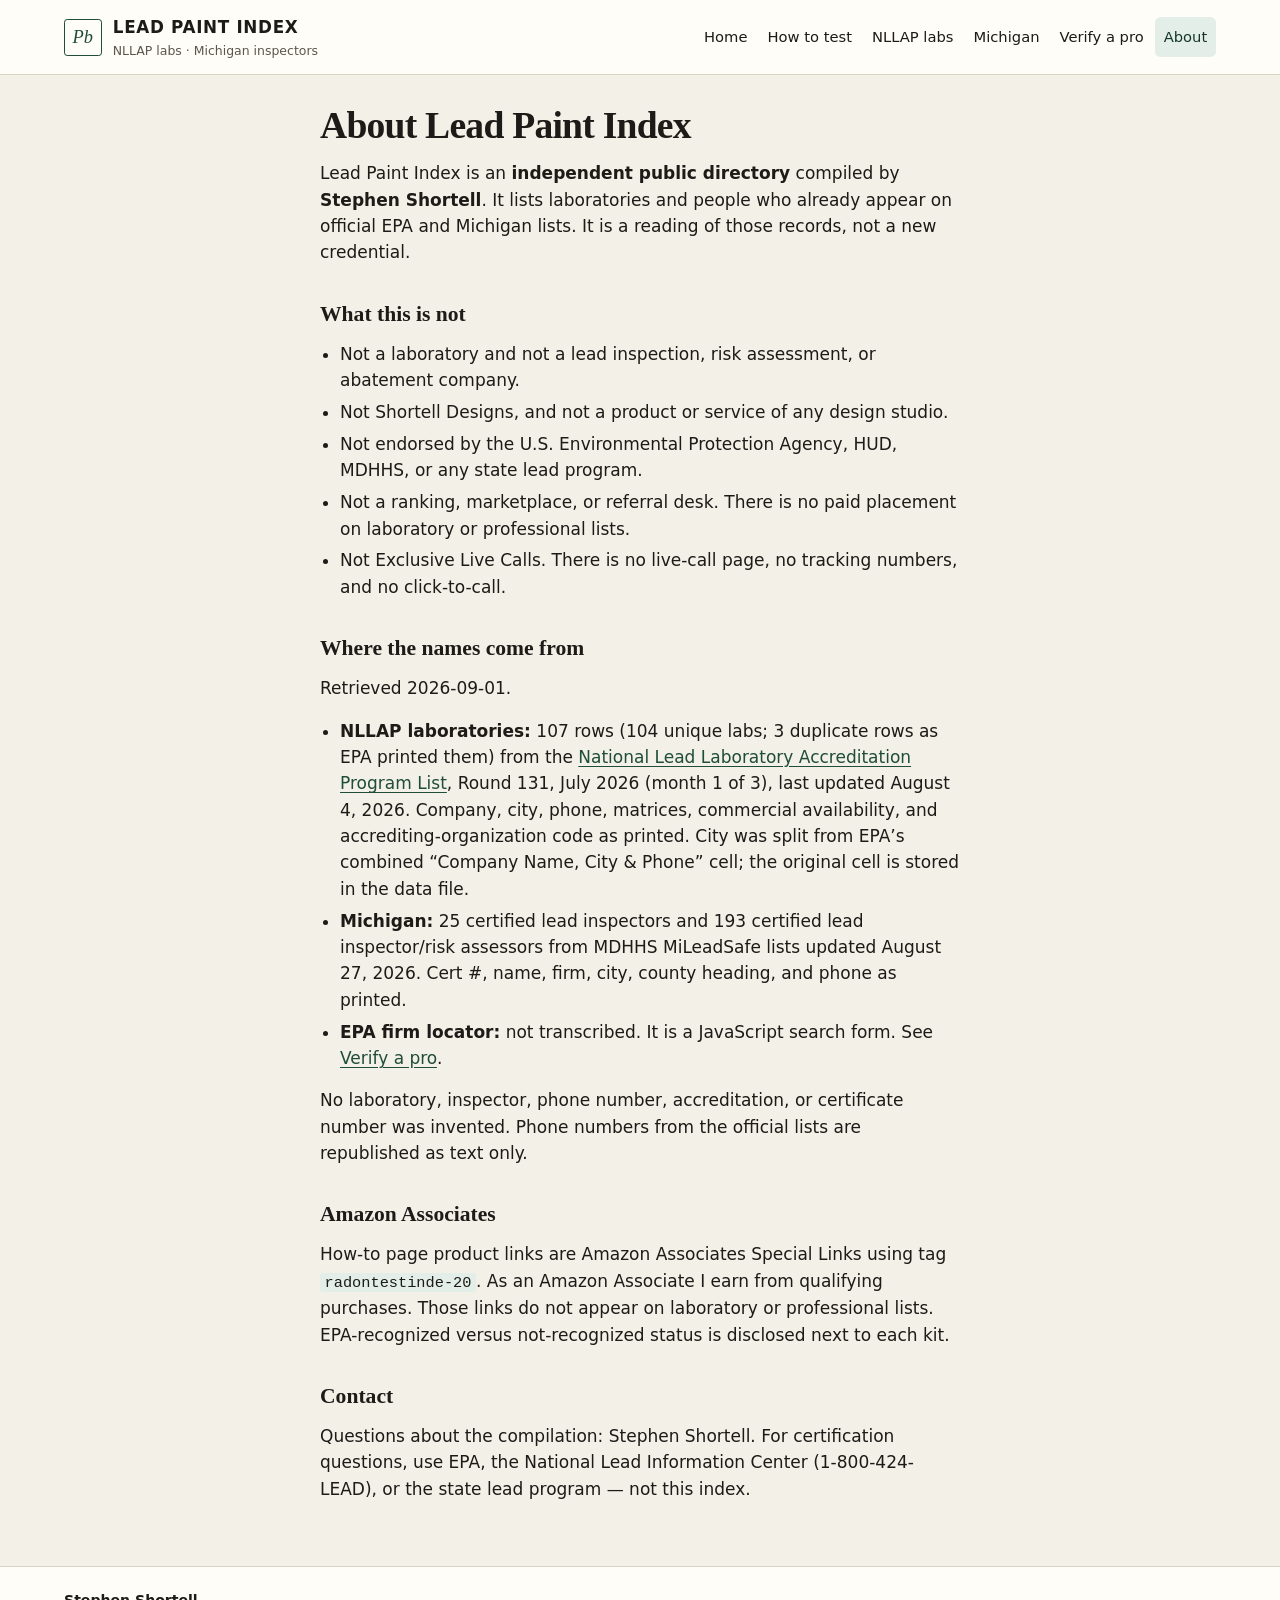
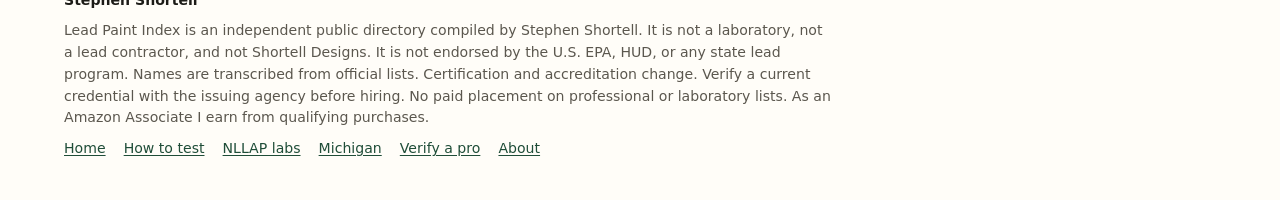
==== about.html @ 7f3e9b02 "Stand up Lead Paint Index as a public NLLAP and Michigan directory. Transcribe EPA Round 131 labs an" ====
<!DOCTYPE html>
<html lang="en">
<head>
  <meta charset="utf-8">
  <meta name="viewport" content="width=device-width, initial-scale=1">
  <title>About — Lead Paint Index</title>
  <meta name="description" content="Independent lead-paint directory compiled by Stephen Shortell. Not a lab, not EPA-endorsed. Verify credentials with EPA or the state program.">
  <link rel="stylesheet" href="css/style.css">
</head>
<body>
  <a class="skip" href="#main">Skip to content</a>
  <header class="site-header">
    <div class="header-inner">
      <a class="brand" href="index.html">
        <span class="brand-mark" aria-hidden="true">Pb</span>
        <span class="brand-text">
          <span class="brand-name">Lead Paint Index</span>
          <span class="brand-sub">NLLAP labs · Michigan inspectors</span>
        </span>
      </a>
      <nav aria-label="Primary">
        <a href="index.html">Home</a>
        <a href="how-to.html">How to test</a>
        <a href="labs.html">NLLAP labs</a>
        <a href="michigan.html">Michigan</a>
        <a href="verify.html">Verify a pro</a>
        <a href="about.html" aria-current="page">About</a>
      </nav>
    </div>
  </header>
  <main id="main">
    <article class="wrap-prose prose">

      <h1>About Lead Paint Index</h1>
      <p>Lead Paint Index is an <strong>independent public directory</strong> compiled by <strong>Stephen Shortell</strong>. It lists laboratories and people who already appear on official EPA and Michigan lists. It is a reading of those records, not a new credential.</p>
      <h2>What this is not</h2>
      <ul>
        <li>Not a laboratory and not a lead inspection, risk assessment, or abatement company.</li>
        <li>Not Shortell Designs, and not a product or service of any design studio.</li>
        <li>Not endorsed by the U.S. Environmental Protection Agency, HUD, MDHHS, or any state lead program.</li>
        <li>Not a ranking, marketplace, or referral desk. There is no paid placement on laboratory or professional lists.</li>
        <li>Not Exclusive Live Calls. There is no live-call page, no tracking numbers, and no click-to-call.</li>
      </ul>
      <h2>Where the names come from</h2>
      <p>Retrieved 2026-09-01.</p>
      <ul>
        <li><strong>NLLAP laboratories:</strong> 107 rows (104 unique labs; 3 duplicate rows as EPA printed them) from the <a href="https://www.epa.gov/lead/national-lead-laboratory-accreditation-program-list">National Lead Laboratory Accreditation Program List</a>, Round 131, July 2026 (month 1 of 3), last updated August 4, 2026. Company, city, phone, matrices, commercial availability, and accrediting-organization code as printed. City was split from EPA’s combined “Company Name, City &amp; Phone” cell; the original cell is stored in the data file.</li>
        <li><strong>Michigan:</strong> 25 certified lead inspectors and 193 certified lead inspector/risk assessors from MDHHS MiLeadSafe lists updated August 27, 2026. Cert #, name, firm, city, county heading, and phone as printed.</li>
        <li><strong>EPA firm locator:</strong> not transcribed. It is a JavaScript search form. See <a href="verify.html">Verify a pro</a>.</li>
      </ul>
      <p>No laboratory, inspector, phone number, accreditation, or certificate number was invented. Phone numbers from the official lists are republished as text only.</p>
      <h2>Amazon Associates</h2>
      <p>How-to page product links are Amazon Associates Special Links using tag <code>radontestinde-20</code>. As an Amazon Associate I earn from qualifying purchases. Those links do not appear on laboratory or professional lists. EPA-recognized versus not-recognized status is disclosed next to each kit.</p>
      <h2>Contact</h2>
      <p>Questions about the compilation: Stephen Shortell. For certification questions, use EPA, the National Lead Information Center (1-800-424-LEAD), or the state lead program — not this index.</p>

    </article>
  </main>
  <footer class="site-footer">
    <div class="wrap">
      <p class="byline">Stephen Shortell</p>
      <p>Lead Paint Index is an independent public directory compiled by Stephen Shortell. It is not a laboratory, not a lead contractor, and not Shortell Designs. It is not endorsed by the U.S. EPA, HUD, or any state lead program. Names are transcribed from official lists. Certification and accreditation change. Verify a current credential with the issuing agency before hiring. No paid placement on professional or laboratory lists. As an Amazon Associate I earn from qualifying purchases.</p>
      <p class="foot-nav"><a href="index.html">Home</a> <a href="how-to.html">How to test</a> <a href="labs.html">NLLAP labs</a> <a href="michigan.html">Michigan</a> <a href="verify.html">Verify a pro</a> <a href="about.html">About</a></p>
    </div>
  </footer>
</body>
</html>
---- css/style.css ----
/* Lead Paint Index — same visual language as Radon Test Index; mobile-first, calm, no tracking, no cookie wall */
:root {
  --bg: #f3f0e8;
  --bg-2: #fffdf8;
  --ink: #1c1b17;
  --muted: #5b574e;
  --line: #d9d3c6;
  --pine: #1f4d38;
  --pine-2: #163628;
  --sage: #e4eee8;
  --violet: #ece8f5;
  --violet-ink: #3a3160;
  --sand: #f3ead4;
  --sand-ink: #5a4718;
  --note: #f6efe0;
  --note-edge: #8a6d32;
  --focus: #1f4d38;
  --max: 72rem;
  --prose: 40rem;
  --radius: 0.35rem;
}

*,
*::before,
*::after {
  box-sizing: border-box;
}

html {
  scroll-behavior: smooth;
}

body {
  margin: 0;
  color: var(--ink);
  background: var(--bg);
  font-family: "Source Sans 3", "Segoe UI", system-ui, -apple-system, sans-serif;
  font-size: 1.0625rem;
  line-height: 1.55;
}

.skip {
  position: absolute;
  left: 0.75rem;
  top: -3rem;
  background: var(--pine);
  color: #fff;
  padding: 0.4rem 0.7rem;
  z-index: 20;
}
.skip:focus {
  top: 0.75rem;
}

a {
  color: var(--pine);
  text-underline-offset: 0.15em;
}
a:hover {
  color: var(--pine-2);
}
a:focus-visible,
button:focus-visible,
input:focus-visible {
  outline: 2px solid var(--focus);
  outline-offset: 2px;
}

.wrap {
  width: min(100% - 2rem, var(--max));
  margin-inline: auto;
}
.wrap-prose {
  width: min(100% - 2rem, var(--prose));
  margin-inline: auto;
}

/* Header */
.site-header {
  border-bottom: 1px solid var(--line);
  background: var(--bg-2);
}
.header-inner {
  width: min(100% - 2rem, var(--max));
  margin-inline: auto;
  padding: 0.9rem 0 0.85rem;
  display: flex;
  flex-wrap: wrap;
  gap: 0.75rem 1.5rem;
  align-items: center;
  justify-content: space-between;
}
.brand {
  display: flex;
  gap: 0.7rem;
  align-items: center;
  text-decoration: none;
  color: inherit;
}
.brand-mark {
  flex: none;
  width: 2.35rem;
  height: 2.35rem;
  display: grid;
  place-items: center;
  border: 1.5px solid var(--pine);
  border-radius: 0.2rem;
  color: var(--pine);
  font-family: Georgia, "Iowan Old Style", "Palatino Linotype", serif;
  font-style: italic;
  font-size: 1.15rem;
  line-height: 1;
}
.brand-text {
  display: flex;
  flex-direction: column;
  gap: 0.05rem;
}
.brand-name {
  font-weight: 700;
  letter-spacing: 0.04em;
  font-size: 1.05rem;
  text-transform: uppercase;
}
.brand-sub {
  font-size: 0.78rem;
  color: var(--muted);
}

nav {
  display: flex;
  flex-wrap: wrap;
  gap: 0.15rem 0.15rem;
}
nav a {
  text-decoration: none;
  color: var(--ink);
  padding: 0.3rem 0.55rem;
  border-radius: var(--radius);
  font-size: 0.92rem;
}
nav a:hover,
nav a[aria-current="page"] {
  background: var(--sage);
  color: var(--pine-2);
}

/* Main */
main {
  padding: 1.75rem 0 3rem;
}
h1 {
  font-family: Georgia, "Iowan Old Style", Palatino, serif;
  font-weight: 600;
  font-size: clamp(1.7rem, 3.5vw, 2.35rem);
  line-height: 1.2;
  margin: 0 0 0.6rem;
  letter-spacing: -0.02em;
}
h2 {
  font-family: Georgia, "Iowan Old Style", Palatino, serif;
  font-weight: 600;
  font-size: 1.35rem;
  margin: 2rem 0 0.6rem;
}
h3 {
  font-size: 1.05rem;
  margin: 1.4rem 0 0.4rem;
}
p {
  margin: 0 0 1rem;
}
.lede {
  font-size: 1.12rem;
  color: var(--muted);
  max-width: 40rem;
}

/* Home cards */
.grid {
  display: grid;
  gap: 1rem;
  margin: 1.5rem 0;
}
@media (min-width: 640px) {
  .grid.states {
    grid-template-columns: repeat(2, 1fr);
  }
  .grid.two {
    grid-template-columns: 1fr 1fr;
  }
}
@media (min-width: 960px) {
  .grid.states {
    grid-template-columns: repeat(4, 1fr);
  }
}
.card {
  background: var(--bg-2);
  border: 1px solid var(--line);
  border-radius: 0.5rem;
  padding: 1.1rem 1.15rem 1.2rem;
  text-decoration: none;
  color: inherit;
  display: block;
}
a.card:hover {
  border-color: var(--pine);
}
.card h2,
.card h3 {
  margin-top: 0;
}
.stat {
  font-variant-numeric: tabular-nums;
  font-size: 2rem;
  font-weight: 600;
  color: var(--pine);
  line-height: 1.1;
  margin: 0.2rem 0 0.35rem;
}
.stat small {
  display: block;
  font-size: 0.85rem;
  font-weight: 500;
  color: var(--muted);
  margin-top: 0.25rem;
}
.kicker {
  font-size: 0.75rem;
  letter-spacing: 0.08em;
  text-transform: uppercase;
  color: var(--muted);
  font-weight: 600;
}

/* Notes / callouts */
.note {
  background: var(--note);
  border-left: 3px solid var(--note-edge);
  padding: 0.85rem 1rem;
  margin: 1.1rem 0 1.4rem;
  border-radius: 0 0.35rem 0.35rem 0;
}
.note p:last-child {
  margin-bottom: 0;
}

ul.plain,
ol.plain {
  padding-left: 1.2rem;
}
.meta {
  color: var(--muted);
  font-size: 0.92rem;
}

/* Filters */
.filters {
  display: flex;
  flex-wrap: wrap;
  gap: 0.65rem 1rem;
  align-items: end;
  margin: 1rem 0 1.1rem;
  padding: 0.85rem 0;
  border-top: 1px solid var(--line);
  border-bottom: 1px solid var(--line);
  position: sticky;
  top: 0;
  background: var(--bg);
  z-index: 5;
}
.filters label.field {
  display: flex;
  flex-direction: column;
  gap: 0.25rem;
  font-size: 0.8rem;
  font-weight: 600;
  color: var(--muted);
  flex: 1 1 14rem;
}
.filters input[type="search"] {
  font: inherit;
  padding: 0.45rem 0.6rem;
  border: 1px solid var(--line);
  border-radius: var(--radius);
  background: var(--bg-2);
  color: var(--ink);
  width: 100%;
}
.pills {
  display: flex;
  flex-wrap: wrap;
  gap: 0.35rem;
}
.pills label {
  font-size: 0.88rem;
  border: 1px solid var(--line);
  background: var(--bg-2);
  border-radius: 999px;
  padding: 0.28rem 0.7rem;
  cursor: pointer;
}
.pills input {
  appearance: none;
  width: 0;
  height: 0;
  position: absolute;
}
.pills input:checked ~ span,
.pills label:has(input:checked) {
  background: var(--pine);
  color: #fff;
  border-color: var(--pine);
}
.pills label:has(input:focus-visible) {
  outline: 2px solid var(--focus);
  outline-offset: 2px;
}
.shown {
  font-size: 0.9rem;
  color: var(--muted);
  margin: 0 0 0.75rem;
}

/* Directory table */
.table-scroll {
  overflow-x: auto;
}
table.dir {
  width: 100%;
  border-collapse: collapse;
  background: var(--bg-2);
  font-size: 0.95rem;
}
table.dir th {
  text-align: left;
  font-size: 0.75rem;
  letter-spacing: 0.06em;
  text-transform: uppercase;
  color: var(--muted);
  font-weight: 600;
  padding: 0.55rem 0.7rem;
  border-bottom: 1px solid var(--line);
  background: #f7f4ec;
  position: sticky;
  top: 0;
}
table.dir td {
  padding: 0.65rem 0.7rem;
  border-bottom: 1px solid var(--line);
  vertical-align: top;
}
table.dir tbody tr:hover {
  background: #faf7f0;
}
.name {
  font-weight: 600;
}
.city {
  white-space: nowrap;
}
.cred,
.src {
  color: var(--muted);
  font-size: 0.88rem;
}
.svc {
  display: inline-block;
  font-size: 0.78rem;
  font-weight: 600;
  letter-spacing: 0.02em;
  padding: 0.12rem 0.45rem;
  border-radius: 999px;
  white-space: nowrap;
}
.svc-m {
  background: var(--sage);
  color: var(--pine-2);
}
.svc-x {
  background: var(--violet);
  color: var(--violet-ink);
}
.svc-b {
  background: var(--sand);
  color: var(--sand-ink);
}

@media (max-width: 720px) {
  table.dir,
  table.dir thead,
  table.dir tbody,
  table.dir th,
  table.dir td,
  table.dir tr {
    display: block;
  }
  table.dir thead {
    display: none;
  }
  table.dir tr.pro {
    background: var(--bg-2);
    border: 1px solid var(--line);
    border-radius: 0.45rem;
    padding: 0.75rem 0.85rem 0.85rem;
    margin-bottom: 0.65rem;
  }
  table.dir td {
    border: 0;
    padding: 0.15rem 0;
  }
  table.dir td::before {
    content: attr(data-label);
    display: block;
    font-size: 0.7rem;
    letter-spacing: 0.06em;
    text-transform: uppercase;
    color: var(--muted);
    font-weight: 600;
    margin-bottom: 0.05rem;
  }
  table.dir td.name-cell::before {
    content: none;
  }
  table.dir td:empty,
  table.dir td.omit {
    display: none;
  }
  .city {
    white-space: normal;
  }
}

/* Prose pages */
.prose h1 {
  margin-bottom: 0.75rem;
}
.prose hr {
  border: 0;
  border-top: 1px solid var(--line);
  margin: 1.75rem 0;
}
.prose code {
  font-size: 0.9em;
  background: var(--sage);
  padding: 0.05em 0.3em;
  border-radius: 0.2rem;
}
.prose ul,
.prose ol {
  padding-left: 1.25rem;
  margin: 0 0 1rem;
}
.prose li {
  margin-bottom: 0.35rem;
}

/* Footer */
.site-footer {
  border-top: 1px solid var(--line);
  background: var(--bg-2);
  padding: 1.4rem 0 2rem;
  color: var(--muted);
  font-size: 0.88rem;
}
.site-footer .wrap {
  width: min(100% - 2rem, var(--max));
  margin-inline: auto;
}
.byline {
  color: var(--ink);
  font-weight: 600;
  margin-bottom: 0.4rem;
}
.site-footer p {
  margin: 0 0 0.55rem;
  max-width: 48rem;
}
.foot-nav {
  margin-top: 0.8rem;
}
.foot-nav a {
  margin-right: 0.85rem;
}

@media print {
  .site-header nav,
  .filters,
  .skip,
  .foot-nav {
    display: none;
  }
  body,
  .card,
  table.dir,
  .site-header,
  .site-footer {
    background: #fff;
  }
  a {
    color: inherit;
  }
}


/* === Trust / conversion pass (append) =====================================
   No webfonts, no photos, no Amazon chrome. Method-first kit cards.
   ======================================================================== */

nav a {
  min-height: 2.5rem;
  display: inline-flex;
  align-items: center;
}

/* Homepage: two jobs, stated before the roster. Not a storefront. */
.paths {
  display: grid;
  gap: 0.65rem;
  margin: 1.15rem 0 1.6rem;
}
@media (min-width: 640px) {
  .paths {
    grid-template-columns: 1fr 1fr;
  }
}
.paths-label {
  grid-column: 1 / -1;
  margin: 0;
  font-size: 0.75rem;
  letter-spacing: 0.08em;
  text-transform: uppercase;
  font-weight: 600;
  color: var(--muted);
}
a.path {
  display: block;
  background: var(--bg-2);
  border: 1px solid var(--line);
  border-left: 3px solid var(--pine);
  padding: 0.85rem 1rem;
  text-decoration: none;
  color: inherit;
  min-height: 2.75rem;
}
a.path:hover,
a.path:focus {
  border-color: var(--pine);
  color: inherit;
}
a.path strong {
  display: block;
  color: var(--pine-2);
  font-size: 1.02rem;
}
a.path span {
  display: block;
  color: var(--muted);
  font-size: 0.92rem;
  font-weight: 400;
  margin-top: 0.15rem;
}

.card-howto {
  border-top: 3px solid var(--pine);
}
.card-howto h2 {
  font-size: 1.2rem;
}

/* How-to page: two methods, then a quiet paid link. Not a shop. */
.kit-block {
  margin: 1.25rem 0 1.6rem;
  padding: 1rem 0 0.25rem;
  border-top: 1px solid var(--line);
}
.kit-lead {
  max-width: 40rem;
}
.kits {
  display: grid;
  gap: 0.85rem;
  margin: 0.85rem 0 1rem;
}
@media (min-width: 640px) {
  .kits { grid-template-columns: 1fr 1fr; }
}
.kit {
  background: var(--bg-2);
  border: 1px solid var(--line);
  padding: 0.95rem 1rem 1.05rem;
}
.kit h3 {
  margin: 0.15rem 0 0.4rem;
  font-family: Georgia, "Iowan Old Style", Palatino, serif;
  font-size: 1.15rem;
  font-weight: 600;
}
.kit p:last-child { margin-bottom: 0; }
a.kit-link {
  display: inline-flex;
  align-items: center;
  flex-wrap: wrap;
  gap: 0.35rem 0.5rem;
  min-height: 2.75rem;
  padding: 0.35rem 0;
  font-weight: 600;
  text-decoration: underline;
  text-underline-offset: 0.18em;
}
.paid {
  font-weight: 500;
  font-style: italic;
  color: var(--muted);
  font-size: 0.88em;
}

/* Lead Paint Index — extras */
.grid.three {
  display: grid;
  gap: 1rem;
}
@media (min-width: 640px) {
  .grid.three { grid-template-columns: repeat(3, 1fr); }
}
.kit.span-2 { grid-column: 1 / -1; }
@media (min-width: 640px) {
  .kits.three { grid-template-columns: 1fr 1fr 1fr; }
}
.rec {
  display: inline-block;
  font-size: 0.75rem;
  font-weight: 600;
  letter-spacing: 0.04em;
  text-transform: uppercase;
  padding: 0.12rem 0.45rem;
  border-radius: 999px;
  margin-bottom: 0.35rem;
}
.rec-yes { background: var(--sage); color: var(--pine-2); }
.rec-no { background: var(--sand); color: var(--sand-ink); }
.county {
  margin: 1.75rem 0 0.4rem;
  font-size: 0.8rem;
  letter-spacing: 0.08em;
  text-transform: uppercase;
  color: var(--muted);
}
.phone {
  font-variant-numeric: tabular-nums;
  white-space: nowrap;
}
.dup {
  font-size: 0.85rem;
  color: var(--muted);
  font-style: italic;
}
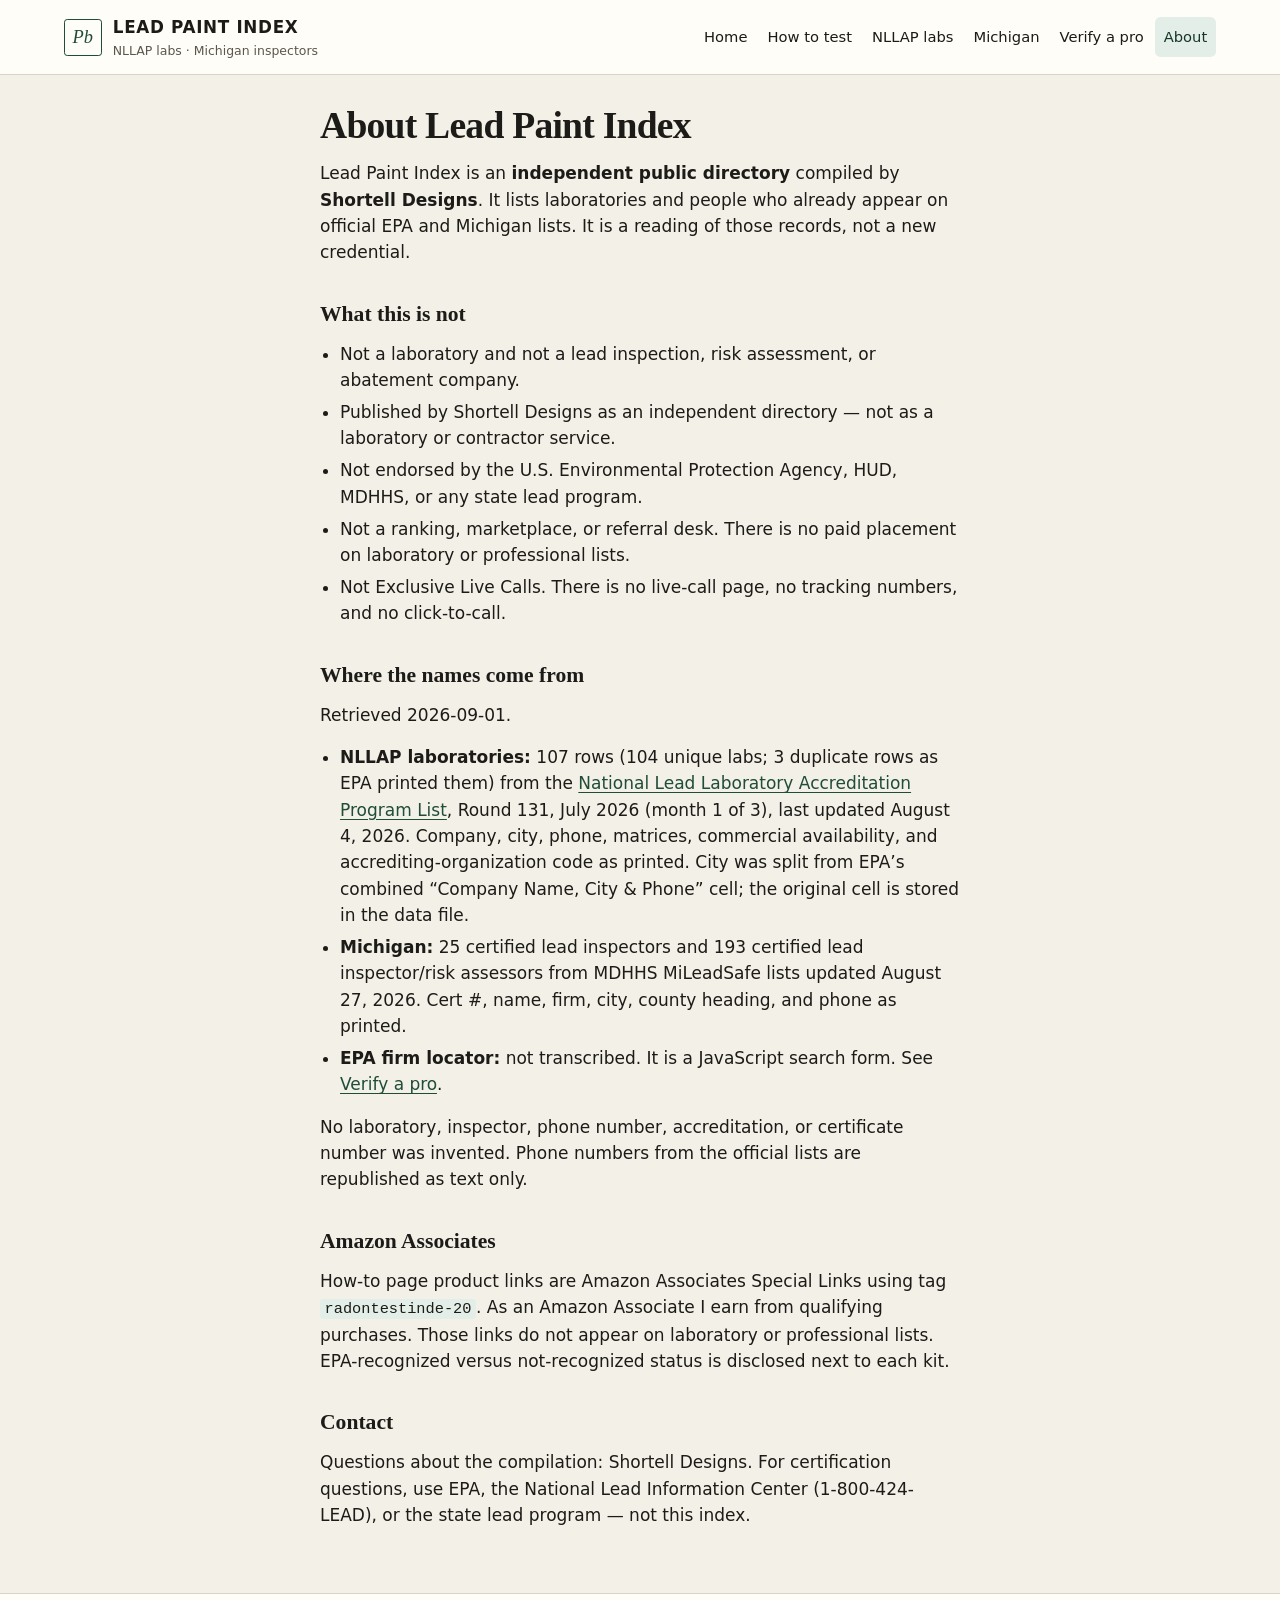
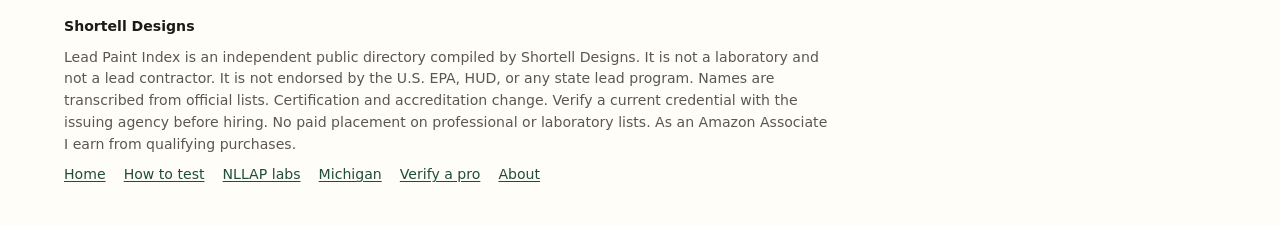
==== commit 2e5376ed: "Use Shortell Designs as public byline." ====
--- a/about.html
+++ b/about.html
@@ -3,8 +3,8 @@
 <head>
   <meta charset="utf-8">
   <meta name="viewport" content="width=device-width, initial-scale=1">
-  <title>About — Lead Paint Index</title>
-  <meta name="description" content="Independent lead-paint directory compiled by Stephen Shortell. Not a lab, not EPA-endorsed. Verify credentials with EPA or the state program.">
+  <title>About Lead Paint Index</title>
+  <meta name="description" content="Independent directory compiled by Shortell Designs. Names transcribed from EPA NLLAP Round 131 and Michigan MDHHS lists. Not a lab or contractor. No paid placement.">
   <link rel="stylesheet" href="css/style.css">
 </head>
 <body>
@@ -32,11 +32,11 @@
     <article class="wrap-prose prose">
 
       <h1>About Lead Paint Index</h1>
-      <p>Lead Paint Index is an <strong>independent public directory</strong> compiled by <strong>Stephen Shortell</strong>. It lists laboratories and people who already appear on official EPA and Michigan lists. It is a reading of those records, not a new credential.</p>
+      <p>Lead Paint Index is an <strong>independent public directory</strong> compiled by <strong>Shortell Designs</strong>. It lists laboratories and people who already appear on official EPA and Michigan lists. It is a reading of those records, not a new credential.</p>
       <h2>What this is not</h2>
       <ul>
         <li>Not a laboratory and not a lead inspection, risk assessment, or abatement company.</li>
-        <li>Not Shortell Designs, and not a product or service of any design studio.</li>
+        <li>Published by Shortell Designs as an independent directory — not as a laboratory or contractor service.</li>
         <li>Not endorsed by the U.S. Environmental Protection Agency, HUD, MDHHS, or any state lead program.</li>
         <li>Not a ranking, marketplace, or referral desk. There is no paid placement on laboratory or professional lists.</li>
         <li>Not Exclusive Live Calls. There is no live-call page, no tracking numbers, and no click-to-call.</li>
@@ -52,14 +52,14 @@
       <h2>Amazon Associates</h2>
       <p>How-to page product links are Amazon Associates Special Links using tag <code>radontestinde-20</code>. As an Amazon Associate I earn from qualifying purchases. Those links do not appear on laboratory or professional lists. EPA-recognized versus not-recognized status is disclosed next to each kit.</p>
       <h2>Contact</h2>
-      <p>Questions about the compilation: Stephen Shortell. For certification questions, use EPA, the National Lead Information Center (1-800-424-LEAD), or the state lead program — not this index.</p>
+      <p>Questions about the compilation: Shortell Designs. For certification questions, use EPA, the National Lead Information Center (1-800-424-LEAD), or the state lead program — not this index.</p>
 
     </article>
   </main>
   <footer class="site-footer">
     <div class="wrap">
-      <p class="byline">Stephen Shortell</p>
-      <p>Lead Paint Index is an independent public directory compiled by Stephen Shortell. It is not a laboratory, not a lead contractor, and not Shortell Designs. It is not endorsed by the U.S. EPA, HUD, or any state lead program. Names are transcribed from official lists. Certification and accreditation change. Verify a current credential with the issuing agency before hiring. No paid placement on professional or laboratory lists. As an Amazon Associate I earn from qualifying purchases.</p>
+      <p class="byline">Shortell Designs</p>
+      <p>Lead Paint Index is an independent public directory compiled by Shortell Designs. It is not a laboratory and not a lead contractor. It is not endorsed by the U.S. EPA, HUD, or any state lead program. Names are transcribed from official lists. Certification and accreditation change. Verify a current credential with the issuing agency before hiring. No paid placement on professional or laboratory lists. As an Amazon Associate I earn from qualifying purchases.</p>
       <p class="foot-nav"><a href="index.html">Home</a> <a href="how-to.html">How to test</a> <a href="labs.html">NLLAP labs</a> <a href="michigan.html">Michigan</a> <a href="verify.html">Verify a pro</a> <a href="about.html">About</a></p>
     </div>
   </footer>
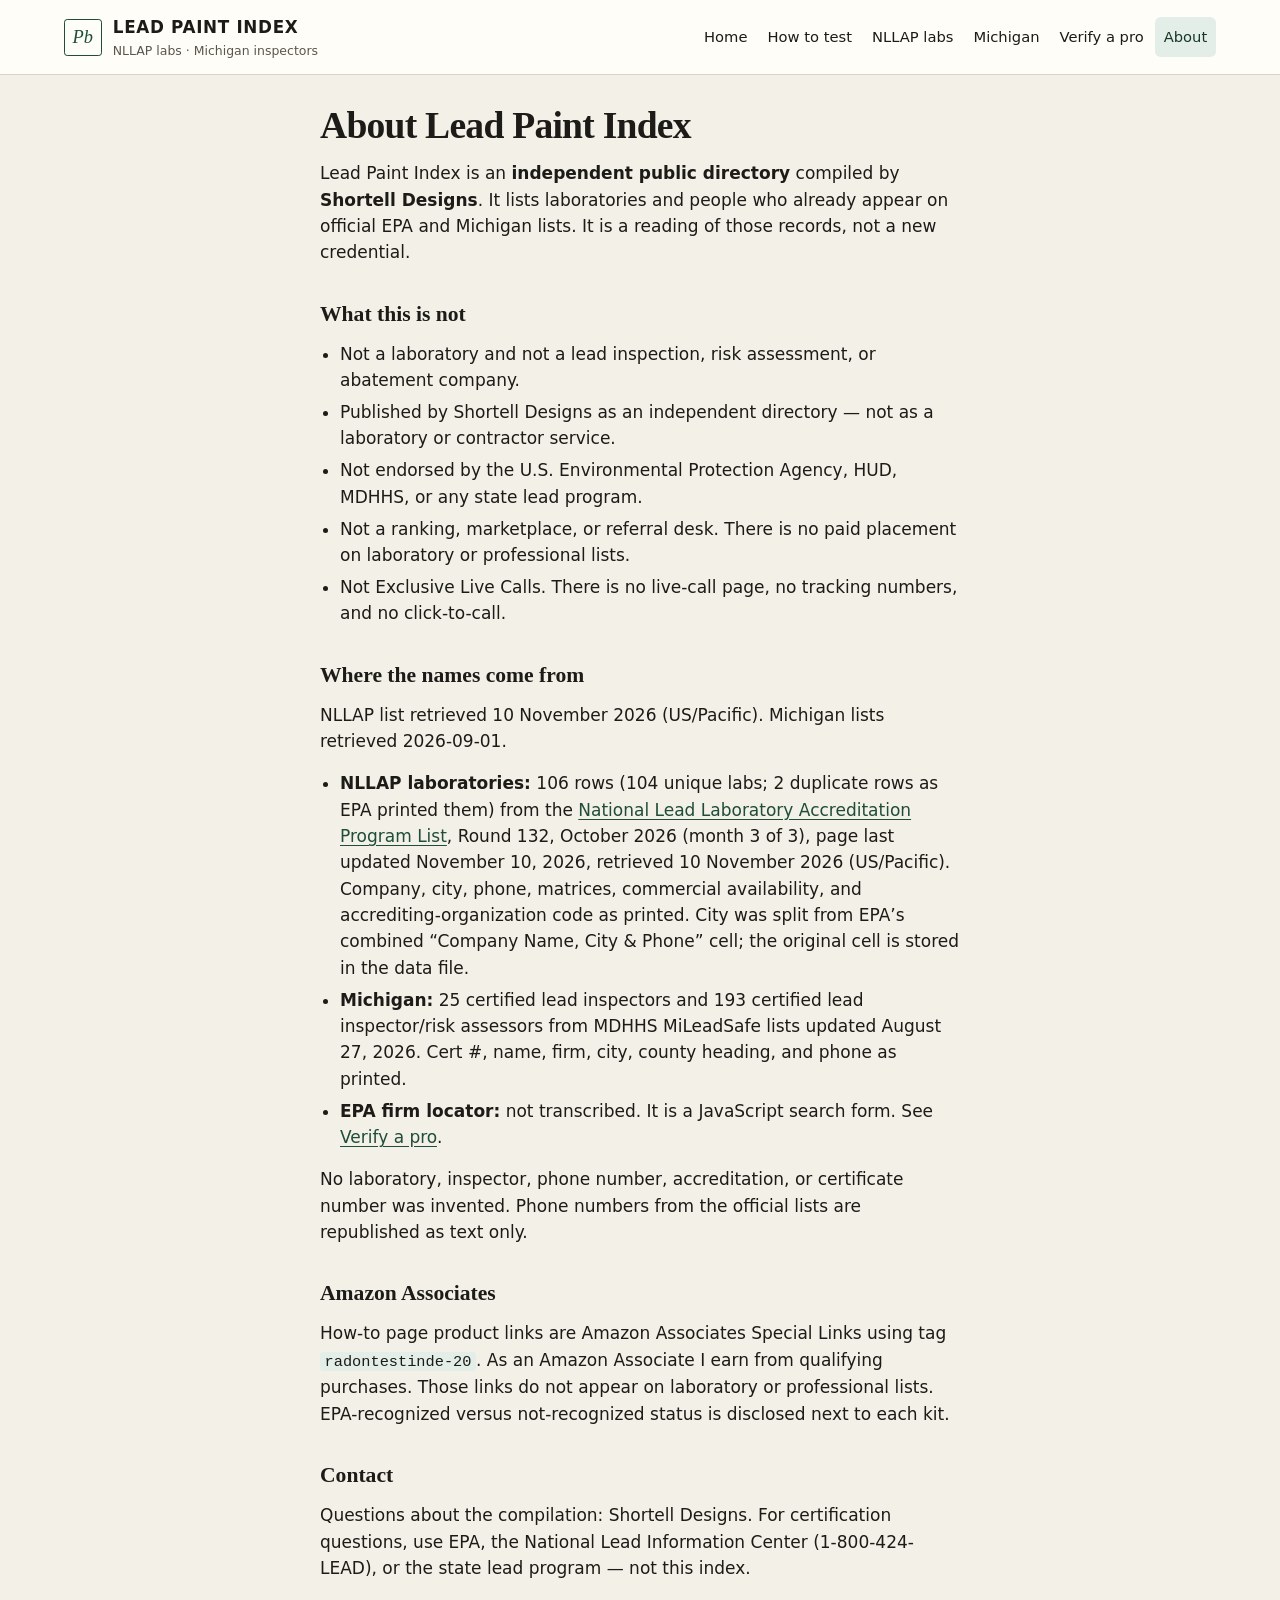
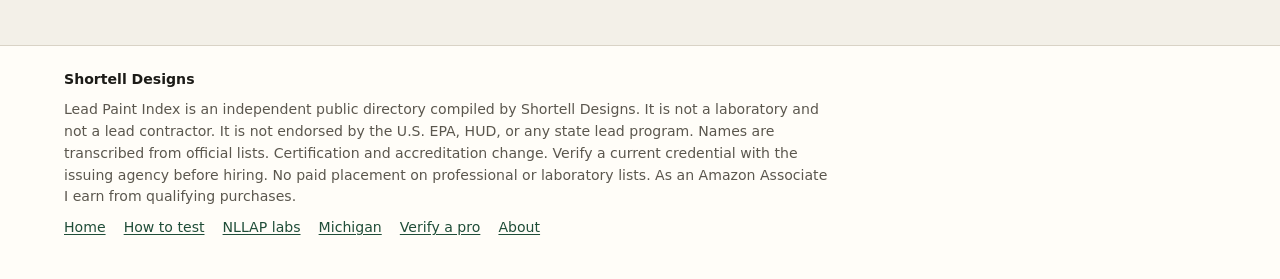
==== commit 9376026e: "Refresh NLLAP labs to EPA Round 132 and replace the dead LeadCheck ASIN. The laboratory table now fo" ====
--- a/about.html
+++ b/about.html
@@ -4,7 +4,8 @@
   <meta charset="utf-8">
   <meta name="viewport" content="width=device-width, initial-scale=1">
   <title>About Lead Paint Index</title>
-  <meta name="description" content="Independent directory compiled by Shortell Designs. Names transcribed from EPA NLLAP Round 131 and Michigan MDHHS lists. Not a lab or contractor. No paid placement.">
+  <meta name="description" content="Independent directory compiled by Shortell Designs. Names transcribed from EPA NLLAP Round 132 and Michigan MDHHS lists. Not a lab or contractor. No paid placement.">
+  <link rel="canonical" href="https://shortelldesigns.github.io/lead-paint-index/about.html">
   <link rel="stylesheet" href="css/style.css">
 </head>
 <body>
@@ -42,9 +43,9 @@
         <li>Not Exclusive Live Calls. There is no live-call page, no tracking numbers, and no click-to-call.</li>
       </ul>
       <h2>Where the names come from</h2>
-      <p>Retrieved 2026-09-01.</p>
+      <p>NLLAP list retrieved 10 November 2026 (US/Pacific). Michigan lists retrieved 2026-09-01.</p>
       <ul>
-        <li><strong>NLLAP laboratories:</strong> 107 rows (104 unique labs; 3 duplicate rows as EPA printed them) from the <a href="https://www.epa.gov/lead/national-lead-laboratory-accreditation-program-list">National Lead Laboratory Accreditation Program List</a>, Round 131, July 2026 (month 1 of 3), last updated August 4, 2026. Company, city, phone, matrices, commercial availability, and accrediting-organization code as printed. City was split from EPA’s combined “Company Name, City &amp; Phone” cell; the original cell is stored in the data file.</li>
+        <li><strong>NLLAP laboratories:</strong> 106 rows (104 unique labs; 2 duplicate rows as EPA printed them) from the <a href="https://www.epa.gov/lead/national-lead-laboratory-accreditation-program-list">National Lead Laboratory Accreditation Program List</a>, Round 132, October 2026 (month 3 of 3), page last updated November 10, 2026, retrieved 10 November 2026 (US/Pacific). Company, city, phone, matrices, commercial availability, and accrediting-organization code as printed. City was split from EPA’s combined “Company Name, City &amp; Phone” cell; the original cell is stored in the data file.</li>
         <li><strong>Michigan:</strong> 25 certified lead inspectors and 193 certified lead inspector/risk assessors from MDHHS MiLeadSafe lists updated August 27, 2026. Cert #, name, firm, city, county heading, and phone as printed.</li>
         <li><strong>EPA firm locator:</strong> not transcribed. It is a JavaScript search form. See <a href="verify.html">Verify a pro</a>.</li>
       </ul>
--- a/css/style.css
+++ b/css/style.css
@@ -656,3 +656,59 @@
   color: var(--muted);
   font-style: italic;
 }
+
+/* Designer pack 2026-11-09: how-to fold CTA (kit link + disclosure before first paid) */
+.fold-cta {
+  margin: 0 0 1.4rem;
+  padding: 1rem 1rem 1.05rem;
+  background: var(--bg-2);
+  border: 1px solid var(--line);
+  border-radius: 0.5rem;
+}
+.fold-cta .kicker { margin: 0 0 0.5rem; }
+.fold-cta .pick-links {
+  list-style: none;
+  padding: 0;
+  margin: 0;
+  display: grid;
+  gap: 0.35rem;
+}
+.fold-cta .pick-note {
+  margin: 0.65rem 0 0.55rem;
+  font-size: 0.88rem;
+  color: var(--muted);
+}
+.fold-cta .kit-link,
+.fold-cta a.btn {
+  display: flex;
+  align-items: center;
+  justify-content: center;
+  width: 100%;
+  min-height: 2.75rem;
+  padding: 0.55rem 0.85rem;
+  box-sizing: border-box;
+  background: var(--pine);
+  color: #f6f3ea !important;
+  text-decoration: none;
+  font-weight: 700;
+  border-radius: 0.5rem;
+  text-align: center;
+  line-height: 1.25;
+  flex-wrap: wrap;
+  column-gap: 0.35em;
+}
+.fold-cta a.btn-secondary {
+  background: transparent;
+  color: var(--pine-2) !important;
+  border: 2px solid var(--pine-2);
+  margin-top: 0.35rem;
+}
+.fold-cta .kit-link .paid { color: #d7e5db; font-style: normal; font-weight: 500; }
+@media (max-width: 639px) {
+  .fold-cta .kit-link {
+    min-height: 2.75rem;
+    padding: 0.5rem 0.75rem;
+    font-size: 0.95rem;
+  }
+}
+
